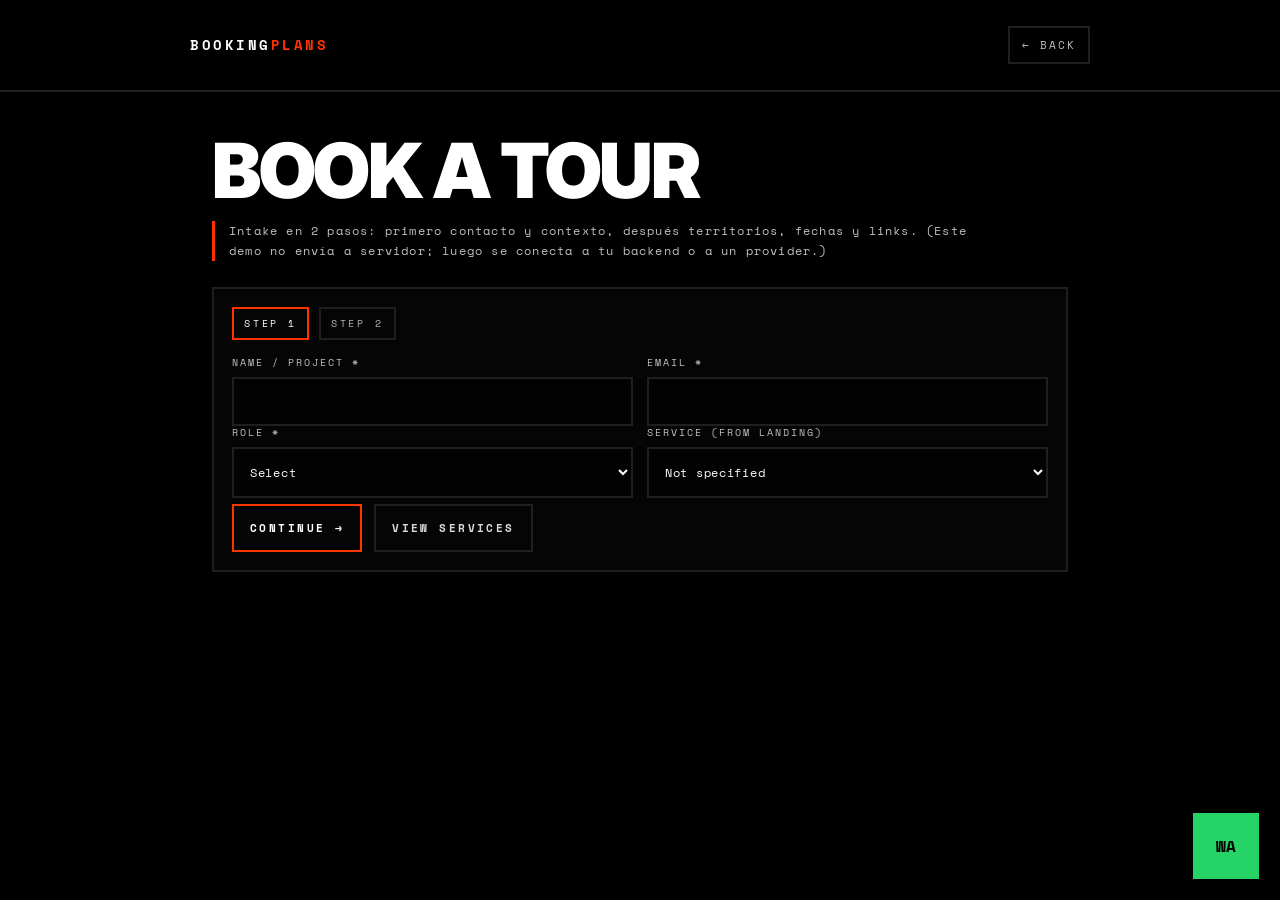
==== book-a-tour.html @ dd9bfe63 "Add booking form for tour reservations This file contains the HTML structure for a booking form with" ====
<!DOCTYPE html>
<html lang="es">
<head>
  <meta charset="UTF-8" />
  <meta name="viewport" content="width=device-width, initial-scale=1.0" />
  <title>BOOK A TOUR | BOOKING PLANS</title>
  <meta name="description" content="Booking intake questionnaire." />

  <link rel="preconnect" href="https://fonts.googleapis.com">
  <link rel="preconnect" href="https://fonts.gstatic.com" crossorigin>
  <link href="https://fonts.googleapis.com/css2?family=Space+Mono:wght@400;700&family=Inter:wght@700;800;900&display=swap" rel="stylesheet">

  <style>
    :root{
      --black:#000;
      --white:#fff;
      --line:#1f1f1f;
      --muted:#a9a9a9;
      --accent:#ff3300;
      --wa:#25D366;
      --mono:'Space Mono', monospace;
      --sans:'Inter', -apple-system, system-ui, Segoe UI, Roboto, Arial, sans-serif;
      --max: 900px;
      --pad: 22px;
    }

    *{margin:0;padding:0;box-sizing:border-box;}
    html{scroll-behavior:smooth; overflow-x:hidden;}
    body{
      background:var(--black);
      color:var(--white);
      font-family:var(--sans);
      line-height:1.3;
      overflow-x:hidden;
    }
    ::selection{background:var(--accent); color:var(--black);}

    .top{
      padding:26px var(--pad);
      border-bottom:2px solid var(--line);
      position:sticky;
      top:0;
      background:rgba(0,0,0,0.9);
      backdrop-filter:blur(10px);
      z-index:10;
    }
    .top-inner{
      max-width:var(--max);
      margin:0 auto;
      display:flex;
      align-items:center;
      justify-content:space-between;
      gap:16px;
    }
    .brand{
      font-weight:900;
      letter-spacing:0.18em;
      text-transform:uppercase;
      text-decoration:none;
      color:var(--white);
      white-space:nowrap;
      font-size:14px;
      font-family:var(--mono);
    }
    .brand span{color:var(--accent);}
    .back{
      text-decoration:none;
      color:rgba(255,255,255,0.75);
      font-family:var(--mono);
      letter-spacing:0.18em;
      text-transform:uppercase;
      font-size:11px;
      border:2px solid var(--line);
      padding:10px 12px;
    }
    .wrap{
      max-width:var(--max);
      margin:0 auto;
      padding:44px var(--pad) 90px;
    }

    h1{
      font-size: clamp(44px, 6vw, 76px);
      font-weight:900;
      letter-spacing:-0.03em;
      text-transform:uppercase;
      line-height:0.9;
      margin-bottom:16px;
    }
    .sub{
      font-family:var(--mono);
      color:rgba(255,255,255,0.75);
      letter-spacing:0.10em;
      line-height:1.7;
      font-size:12px;
      border-left:3px solid var(--accent);
      padding-left:14px;
      margin-bottom:26px;
      max-width:760px;
    }

    .card{
      border:2px solid var(--line);
      background:rgba(255,255,255,0.02);
      padding:18px;
    }

    .steps{
      display:flex;
      gap:10px;
      margin-bottom:16px;
      font-family:var(--mono);
      font-size:10px;
      letter-spacing:0.28em;
      text-transform:uppercase;
      color:rgba(255,255,255,0.7);
      flex-wrap:wrap;
    }
    .badge{
      border:2px solid var(--line);
      padding:8px 10px;
    }
    .badge.active{
      border-color:var(--accent);
      color:var(--white);
    }

    form{
      display:grid;
      gap:16px;
      margin-top:12px;
    }
    .grid{
      display:grid;
      gap:14px;
      grid-template-columns: 1fr 1fr;
    }
    @media (max-width: 760px){
      .grid{grid-template-columns:1fr;}
    }

    label{
      display:block;
      font-family:var(--mono);
      font-size:10px;
      letter-spacing:0.20em;
      text-transform:uppercase;
      color:rgba(255,255,255,0.75);
      margin-bottom:8px;
    }
    input, select, textarea{
      width:100%;
      padding:14px 12px;
      border:2px solid var(--line);
      background:rgba(0,0,0,0.55);
      color:var(--white);
      font-family:var(--mono);
      font-size:12px;
      letter-spacing:0.06em;
      outline:none;
    }
    textarea{min-height:120px; resize:vertical;}
    input:focus, select:focus, textarea:focus{
      border-color:var(--accent);
    }

    .actions{
      display:flex;
      gap:12px;
      flex-wrap:wrap;
      margin-top:6px;
    }
    .btn{
      display:inline-flex;
      align-items:center;
      justify-content:space-between;
      gap:12px;
      padding:14px 16px;
      border:2px solid var(--accent);
      background:transparent;
      color:var(--white);
      text-decoration:none;
      font-family:var(--mono);
      font-weight:900;
      font-size:11px;
      letter-spacing:0.22em;
      text-transform:uppercase;
      cursor:pointer;
    }
    .btn.secondary{
      border-color:var(--line);
      color:rgba(255,255,255,0.85);
    }

    .note{
      margin-top:12px;
      font-family:var(--mono);
      font-size:10px;
      letter-spacing:0.14em;
      text-transform:uppercase;
      color:rgba(255,255,255,0.55);
      line-height:1.7;
    }

    /* WhatsApp flotante */
    .wa{
      position:fixed;
      right:18px;
      bottom:18px;
      z-index:99;
      text-decoration:none;
      width:72px;
      height:72px;
      display:flex;
      align-items:center;
      justify-content:center;
      border:3px solid var(--black);
      background:var(--wa);
      color:var(--black);
      font-family:var(--mono);
      font-weight:900;
      box-shadow: 10px 10px 0 rgba(0,0,0,0.7);
    }
  </style>
</head>

<body>
  <header class="top">
    <div class="top-inner">
      <a class="brand" href="index.html#book-a-tour">BOOKING<span>PLANS</span></a>
      <a class="back" href="index.html#book-a-tour">← BACK</a>
    </div>
  </header>

  <main class="wrap">
    <h1>BOOK A TOUR</h1>
    <p class="sub">
      Intake en 2 pasos: primero contacto y contexto, después territorios, fechas y links.
      (Este demo no envía a servidor; luego se conecta a tu backend o a un provider.)
    </p>

    <section class="card">
      <div class="steps" aria-label="Steps">
        <div class="badge active" id="b1">STEP 1</div>
        <div class="badge" id="b2">STEP 2</div>
      </div>

      <form id="tourForm">
        <!-- STEP 1 -->
        <div class="step" id="step1">
          <div class="grid">
            <div>
              <label for="name">Name / Project *</label>
              <input id="name" name="name" type="text" autocomplete="name" required />
            </div>
            <div>
              <label for="email">Email *</label>
              <input id="email" name="email" type="email" autocomplete="email" required />
            </div>
          </div>

          <div class="grid">
            <div>
              <label for="role">Role *</label>
              <select id="role" name="role" required>
                <option value="" selected disabled>Select</option>
                <option>Artist</option>
                <option>Manager</option>
                <option>Label</option>
                <option>Venue</option>
              </select>
            </div>
            <div>
              <label for="service">Service (from landing)</label>
              <select id="service" name="service">
                <option value="" selected>Not specified</option>
                <option value="artist">Artist Booking</option>
                <option value="label">Label Services</option>
                <option value="venue">Venue Programming</option>
              </select>
            </div>
          </div>

          <div class="actions">
            <button class="btn" type="button" id="toStep2">CONTINUE →</button>
            <a class="btn secondary" href="index.html#services">VIEW SERVICES</a>
          </div>
        </div>

        <!-- STEP 2 -->
        <div class="step" id="step2" style="display:none;">
          <div class="grid">
            <div>
              <label for="territories">Territories / Cities</label>
              <input id="territories" name="territories" type="text" placeholder="Barcelona, Madrid, Lisbon..." />
            </div>
            <div>
              <label for="datewindow">Date window</label>
              <input id="datewindow" name="datewindow" type="text" placeholder="Mar–Apr 2026" />
            </div>
          </div>

          <div class="grid">
            <div>
              <label for="links">Links (EPK / Spotify / Press)</label>
              <input id="links" name="links" type="url" placeholder="https://..." />
            </div>
            <div>
              <label for="budget">Budget range (optional)</label>
              <input id="budget" name="budget" type="text" placeholder="Optional" />
            </div>
          </div>

          <div>
            <label for="notes">Notes</label>
            <textarea id="notes" name="notes" placeholder="Routing constraints, tech rider notes, preferred deal terms..."></textarea>
          </div>

          <div class="actions">
            <button class="btn secondary" type="button" id="backStep1">← BACK</button>
            <button class="btn" type="submit">SUBMIT</button>
          </div>

          <div class="note">
            * Required fields are in Step 1.
          </div>
        </div>
      </form>
    </section>
  </main>

  <a class="wa"
     href="https://wa.me/34123456789?text=Hi%20BOOKING%20PLANS,%20I%20want%20to%20book%20a%20tour"
     target="_blank" rel="noopener"
     aria-label="WhatsApp">
    WA
  </a>

  <script>
    // Prefill service from URL (?service=artist|label|venue)
    const params = new URLSearchParams(window.location.search);
    const serviceParam = params.get('service');
    if (serviceParam) {
      const serviceSelect = document.getElementById('service');
      if ([...serviceSelect.options].some(o => o.value === serviceParam)) {
        serviceSelect.value = serviceParam;
      }
    }

    const step1 = document.getElementById('step1');
    const step2 = document.getElementById('step2');
    const b1 = document.getElementById('b1');
    const b2 = document.getElementById('b2');

    function showStep(n){
      const is1 = n === 1;
      step1.style.display = is1 ? 'block' : 'none';
      step2.style.display = is1 ? 'none' : 'block';
      b1.classList.toggle('active', is1);
      b2.classList.toggle('active', !is1);
      window.scrollTo({ top: 0, behavior: 'smooth' });
    }

    document.getElementById('toStep2').addEventListener('click', () => {
      // Validar campos required de Step 1 antes de pasar
      const required = ['name','email','role'];
      const ok = required.every(id => document.getElementById(id).checkValidity());
      if (!ok) {
        // dispara UI nativa de validación
        required.forEach(id => document.getElementById(id).reportValidity());
        return;
      }
      showStep(2);
    });

    document.getElementById('backStep1').addEventListener('click', () => showStep(1));

    document.getElementById('tourForm').addEventListener('submit', (e) => {
      e.preventDefault();
      alert('Submitted (demo). Connect this form to your backend / email automation next.');
      showStep(1);
      e.target.reset();
    });
  </script>
</body>
</html>
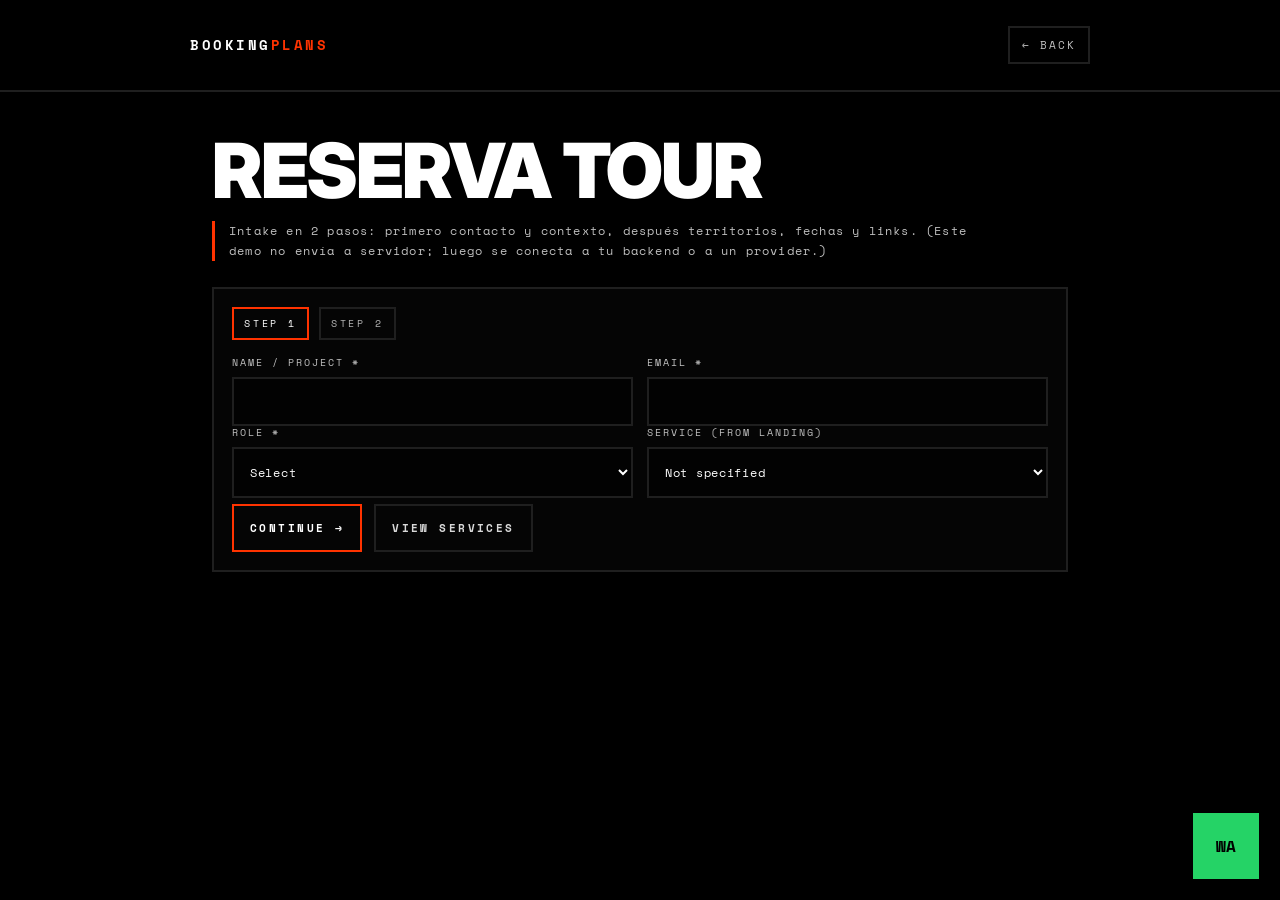
==== commit a93644be: "Add internationalization support to booking form" ====
--- a/book-a-tour.html
+++ b/book-a-tour.html
@@ -228,21 +228,21 @@
   <header class="top">
     <div class="top-inner">
       <a class="brand" href="index.html#book-a-tour">BOOKING<span>PLANS</span></a>
-      <a class="back" href="index.html#book-a-tour">← BACK</a>
+      <a class="back" href="index.html#book-a-tour" data-i18n="book.back">← BACK</a>
     </div>
   </header>
 
   <main class="wrap">
-    <h1>BOOK A TOUR</h1>
-    <p class="sub">
+    <h1 data-i18n="book.title">BOOK A TOUR</h1>
+    <p class="sub" data-i18n="book.sub">
       Intake en 2 pasos: primero contacto y contexto, después territorios, fechas y links.
       (Este demo no envía a servidor; luego se conecta a tu backend o a un provider.)
     </p>
 
     <section class="card">
       <div class="steps" aria-label="Steps">
-        <div class="badge active" id="b1">STEP 1</div>
-        <div class="badge" id="b2">STEP 2</div>
+        <div class="badge active" id="b1" data-i18n="book.step1">STEP 1</div>
+        <div class="badge" id="b2" data-i18n="book.step2">STEP 2</div>
       </div>
 
       <form id="tourForm">
@@ -250,40 +250,40 @@
         <div class="step" id="step1">
           <div class="grid">
             <div>
-              <label for="name">Name / Project *</label>
+              <label for="name" data-i18n="book.label_name">Name / Project *</label>
               <input id="name" name="name" type="text" autocomplete="name" required />
             </div>
             <div>
-              <label for="email">Email *</label>
+              <label for="email" data-i18n="book.label_email">Email *</label>
               <input id="email" name="email" type="email" autocomplete="email" required />
             </div>
           </div>
 
           <div class="grid">
             <div>
-              <label for="role">Role *</label>
+              <label for="role" data-i18n="book.label_role">Role *</label>
               <select id="role" name="role" required>
-                <option value="" selected disabled>Select</option>
-                <option>Artist</option>
-                <option>Manager</option>
-                <option>Label</option>
-                <option>Venue</option>
+                <option value="" selected disabled data-i18n="book.role_select">Select</option>
+                <option value="artist" data-i18n="book.role_artist">Artist</option>
+                <option value="manager" data-i18n="book.role_manager">Manager</option>
+                <option value="label" data-i18n="book.role_label">Label</option>
+                <option value="venue" data-i18n="book.role_venue">Venue</option>
               </select>
             </div>
             <div>
-              <label for="service">Service (from landing)</label>
+              <label for="service" data-i18n="book.label_service">Service (from landing)</label>
               <select id="service" name="service">
-                <option value="" selected>Not specified</option>
-                <option value="artist">Artist Booking</option>
-                <option value="label">Label Services</option>
-                <option value="venue">Venue Programming</option>
+                <option value="" selected data-i18n="book.service_not_specified">Not specified</option>
+                <option value="artist" data-i18n="book.service_artist">Artist Booking</option>
+                <option value="label" data-i18n="book.service_label">Label Services</option>
+                <option value="venue" data-i18n="book.service_venue">Venue Programming</option>
               </select>
             </div>
           </div>
 
           <div class="actions">
-            <button class="btn" type="button" id="toStep2">CONTINUE →</button>
-            <a class="btn secondary" href="index.html#services">VIEW SERVICES</a>
+            <button class="btn" type="button" id="toStep2" data-i18n="book.btn_continue">CONTINUE →</button>
+            <a class="btn secondary" href="index.html#services" data-i18n="book.btn_view_services">VIEW SERVICES</a>
           </div>
         </div>
 
@@ -291,37 +291,37 @@
         <div class="step" id="step2" style="display:none;">
           <div class="grid">
             <div>
-              <label for="territories">Territories / Cities</label>
+              <label for="territories" data-i18n="book.label_territories">Territories / Cities</label>
               <input id="territories" name="territories" type="text" placeholder="Barcelona, Madrid, Lisbon..." />
             </div>
             <div>
-              <label for="datewindow">Date window</label>
+              <label for="datewindow" data-i18n="book.label_datewindow">Date window</label>
               <input id="datewindow" name="datewindow" type="text" placeholder="Mar–Apr 2026" />
             </div>
           </div>
 
           <div class="grid">
             <div>
-              <label for="links">Links (EPK / Spotify / Press)</label>
+              <label for="links" data-i18n="book.label_links">Links (EPK / Spotify / Press)</label>
               <input id="links" name="links" type="url" placeholder="https://..." />
             </div>
             <div>
-              <label for="budget">Budget range (optional)</label>
+              <label for="budget" data-i18n="book.label_budget">Budget range (optional)</label>
               <input id="budget" name="budget" type="text" placeholder="Optional" />
             </div>
           </div>
 
           <div>
-            <label for="notes">Notes</label>
+            <label for="notes" data-i18n="book.label_notes">Notes</label>
             <textarea id="notes" name="notes" placeholder="Routing constraints, tech rider notes, preferred deal terms..."></textarea>
           </div>
 
           <div class="actions">
-            <button class="btn secondary" type="button" id="backStep1">← BACK</button>
-            <button class="btn" type="submit">SUBMIT</button>
-          </div>
-
-          <div class="note">
+            <button class="btn secondary" type="button" id="backStep1" data-i18n="book.btn_back">← BACK</button>
+            <button class="btn" type="submit" data-i18n="book.btn_submit">SUBMIT</button>
+          </div>
+
+          <div class="note" data-i18n="book.note_required">
             * Required fields are in Step 1.
           </div>
         </div>
@@ -336,51 +336,76 @@
     WA
   </a>
 
-  <script>
-    // Prefill service from URL (?service=artist|label|venue)
-    const params = new URLSearchParams(window.location.search);
-    const serviceParam = params.get('service');
-    if (serviceParam) {
+  <script src="i18n.js" defer></script>
+
+  <script defer>
+    document.addEventListener('DOMContentLoaded', async () => {
+      // 1) Aplicar idioma (lee ?lang= o localStorage y traduce [data-i18n])
+      try {
+        await window.BP_I18N.setLang(window.BP_I18N.getLang());
+      } catch (e) {
+        console.error('i18n error:', e);
+      }
+
+      // 2) Prefill service desde URL (?service=artist|label|venue)
+      const params = new URLSearchParams(window.location.search);
+      const serviceParam = params.get('service');
+
       const serviceSelect = document.getElementById('service');
-      if ([...serviceSelect.options].some(o => o.value === serviceParam)) {
-        serviceSelect.value = serviceParam;
+      if (serviceParam && serviceSelect) {
+        const exists = [...serviceSelect.options].some(o => o.value === serviceParam);
+        if (exists) serviceSelect.value = serviceParam;
       }
-    }
-
-    const step1 = document.getElementById('step1');
-    const step2 = document.getElementById('step2');
-    const b1 = document.getElementById('b1');
-    const b2 = document.getElementById('b2');
-
-    function showStep(n){
-      const is1 = n === 1;
-      step1.style.display = is1 ? 'block' : 'none';
-      step2.style.display = is1 ? 'none' : 'block';
-      b1.classList.toggle('active', is1);
-      b2.classList.toggle('active', !is1);
-      window.scrollTo({ top: 0, behavior: 'smooth' });
-    }
-
-    document.getElementById('toStep2').addEventListener('click', () => {
-      // Validar campos required de Step 1 antes de pasar
-      const required = ['name','email','role'];
-      const ok = required.every(id => document.getElementById(id).checkValidity());
-      if (!ok) {
-        // dispara UI nativa de validación
-        required.forEach(id => document.getElementById(id).reportValidity());
-        return;
+
+      // 3) Navegación step1/step2
+      const step1 = document.getElementById('step1');
+      const step2 = document.getElementById('step2');
+      const b1 = document.getElementById('b1');
+      const b2 = document.getElementById('b2');
+
+      function showStep(n) {
+        if (!step1 || !step2) return;
+        const is1 = n === 1;
+        step1.style.display = is1 ? 'block' : 'none';
+        step2.style.display = is1 ? 'none' : 'block';
+        if (b1) b1.classList.toggle('active', is1);
+        if (b2) b2.classList.toggle('active', !is1);
+        window.scrollTo({ top: 0, behavior: 'smooth' });
       }
-      showStep(2);
-    });
-
-    document.getElementById('backStep1').addEventListener('click', () => showStep(1));
-
-    document.getElementById('tourForm').addEventListener('submit', (e) => {
-      e.preventDefault();
-      alert('Submitted (demo). Connect this form to your backend / email automation next.');
-      showStep(1);
-      e.target.reset();
+
+      const toStep2Btn = document.getElementById('toStep2');
+      if (toStep2Btn) {
+        toStep2Btn.addEventListener('click', () => {
+          const required = ['name', 'email', 'role'];
+          const ok = required.every(id => {
+            const el = document.getElementById(id);
+            return el ? el.checkValidity() : false;
+          });
+          if (!ok) {
+            required.forEach(id => {
+              const el = document.getElementById(id);
+              if (el) el.reportValidity();
+            });
+            return;
+          }
+          showStep(2);
+        });
+      }
+
+      const backBtn = document.getElementById('backStep1');
+      if (backBtn) backBtn.addEventListener('click', () => showStep(1));
+
+      const form = document.getElementById('tourForm');
+      if (form) {
+        form.addEventListener('submit', (e) => {
+          e.preventDefault();
+          alert('Submitted (demo). Connect this form to your backend / email automation next.');
+          showStep(1);
+          form.reset();
+        });
+      }
     });
   </script>
+
 </body>
 </html>
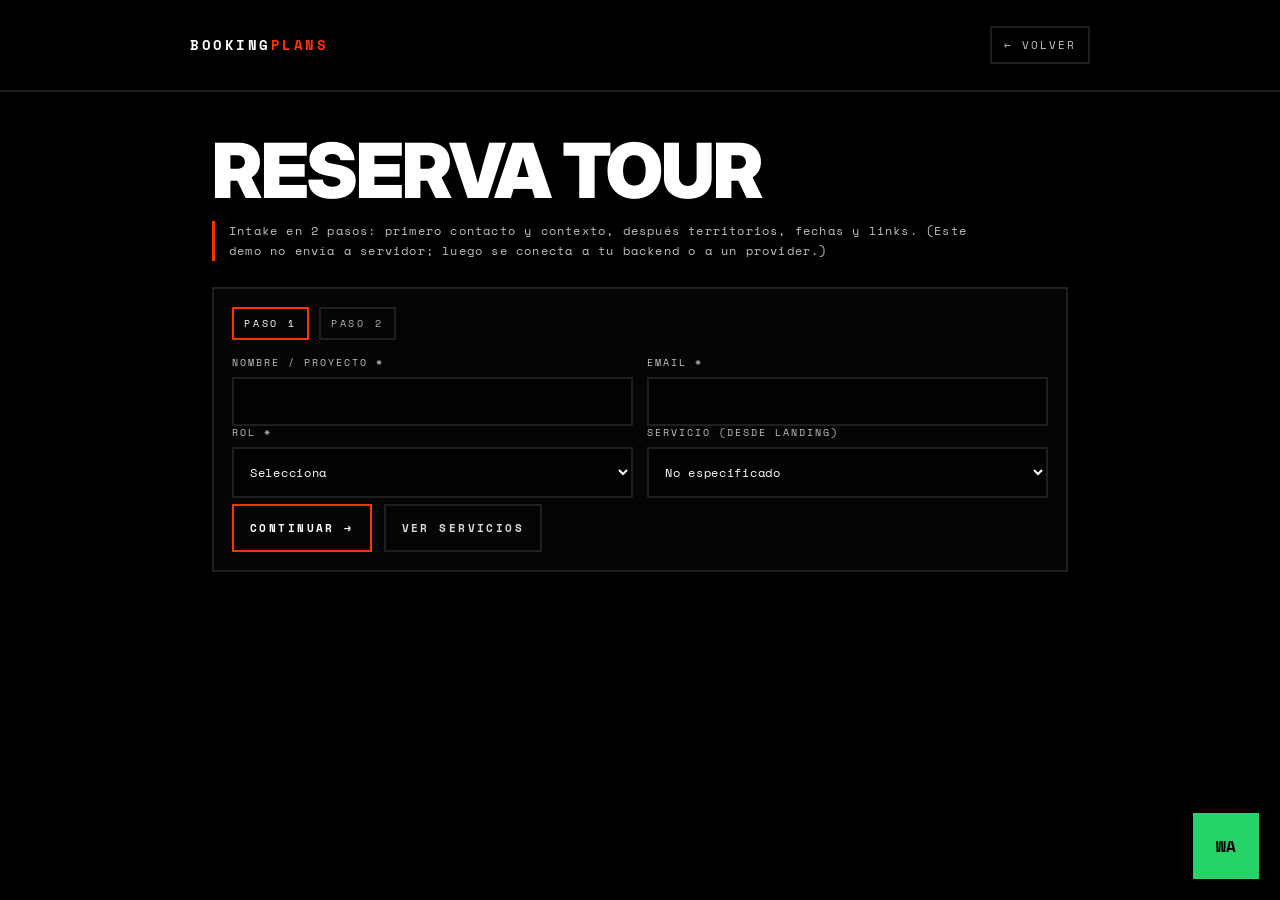
==== commit a1205842: "Enhance form inputs with data-i18n attributes Updated form placeholders to support internationalizat" ====
--- a/book-a-tour.html
+++ b/book-a-tour.html
@@ -202,7 +202,6 @@
       line-height:1.7;
     }
 
-    /* WhatsApp flotante */
     .wa{
       position:fixed;
       right:18px;
@@ -246,7 +245,6 @@
       </div>
 
       <form id="tourForm">
-        <!-- STEP 1 -->
         <div class="step" id="step1">
           <div class="grid">
             <div>
@@ -287,33 +285,32 @@
           </div>
         </div>
 
-        <!-- STEP 2 -->
         <div class="step" id="step2" style="display:none;">
           <div class="grid">
             <div>
               <label for="territories" data-i18n="book.label_territories">Territories / Cities</label>
-              <input id="territories" name="territories" type="text" placeholder="Barcelona, Madrid, Lisbon..." />
+              <input id="territories" name="territories" type="text" placeholder="Barcelona, Madrid, Lisbon..." data-i18n-placeholder="book.ph_territories" />
             </div>
             <div>
               <label for="datewindow" data-i18n="book.label_datewindow">Date window</label>
-              <input id="datewindow" name="datewindow" type="text" placeholder="Mar–Apr 2026" />
+              <input id="datewindow" name="datewindow" type="text" placeholder="Mar–Apr 2026" data-i18n-placeholder="book.ph_datewindow" />
             </div>
           </div>
 
           <div class="grid">
             <div>
               <label for="links" data-i18n="book.label_links">Links (EPK / Spotify / Press)</label>
-              <input id="links" name="links" type="url" placeholder="https://..." />
+              <input id="links" name="links" type="url" placeholder="https://..." data-i18n-placeholder="book.ph_links" />
             </div>
             <div>
               <label for="budget" data-i18n="book.label_budget">Budget range (optional)</label>
-              <input id="budget" name="budget" type="text" placeholder="Optional" />
+              <input id="budget" name="budget" type="text" placeholder="Optional" data-i18n-placeholder="book.ph_budget" />
             </div>
           </div>
 
           <div>
             <label for="notes" data-i18n="book.label_notes">Notes</label>
-            <textarea id="notes" name="notes" placeholder="Routing constraints, tech rider notes, preferred deal terms..."></textarea>
+            <textarea id="notes" name="notes" placeholder="Routing constraints, tech rider notes, preferred deal terms..." data-i18n-placeholder="book.ph_notes"></textarea>
           </div>
 
           <div class="actions">
@@ -321,43 +318,31 @@
             <button class="btn" type="submit" data-i18n="book.btn_submit">SUBMIT</button>
           </div>
 
-          <div class="note" data-i18n="book.note_required">
-            * Required fields are in Step 1.
-          </div>
+          <div class="note" data-i18n="book.note_required">* Required fields are in Step 1.</div>
         </div>
       </form>
     </section>
   </main>
 
-  <a class="wa"
-     href="https://wa.me/34123456789?text=Hi%20BOOKING%20PLANS,%20I%20want%20to%20book%20a%20tour"
-     target="_blank" rel="noopener"
-     aria-label="WhatsApp">
-    WA
-  </a>
+  <a class="wa" href="https://wa.me/34123456789?text=Hi%20BOOKING%20PLANS,%20I%20want%20to%20book%20a%20tour" target="_blank" rel="noopener" aria-label="WhatsApp">WA</a>
 
   <script src="i18n.js" defer></script>
-
   <script defer>
     document.addEventListener('DOMContentLoaded', async () => {
-      // 1) Aplicar idioma (lee ?lang= o localStorage y traduce [data-i18n])
       try {
         await window.BP_I18N.setLang(window.BP_I18N.getLang());
       } catch (e) {
         console.error('i18n error:', e);
       }
 
-      // 2) Prefill service desde URL (?service=artist|label|venue)
       const params = new URLSearchParams(window.location.search);
       const serviceParam = params.get('service');
-
       const serviceSelect = document.getElementById('service');
       if (serviceParam && serviceSelect) {
         const exists = [...serviceSelect.options].some(o => o.value === serviceParam);
         if (exists) serviceSelect.value = serviceParam;
       }
 
-      // 3) Navegación step1/step2
       const step1 = document.getElementById('step1');
       const step2 = document.getElementById('step2');
       const b1 = document.getElementById('b1');
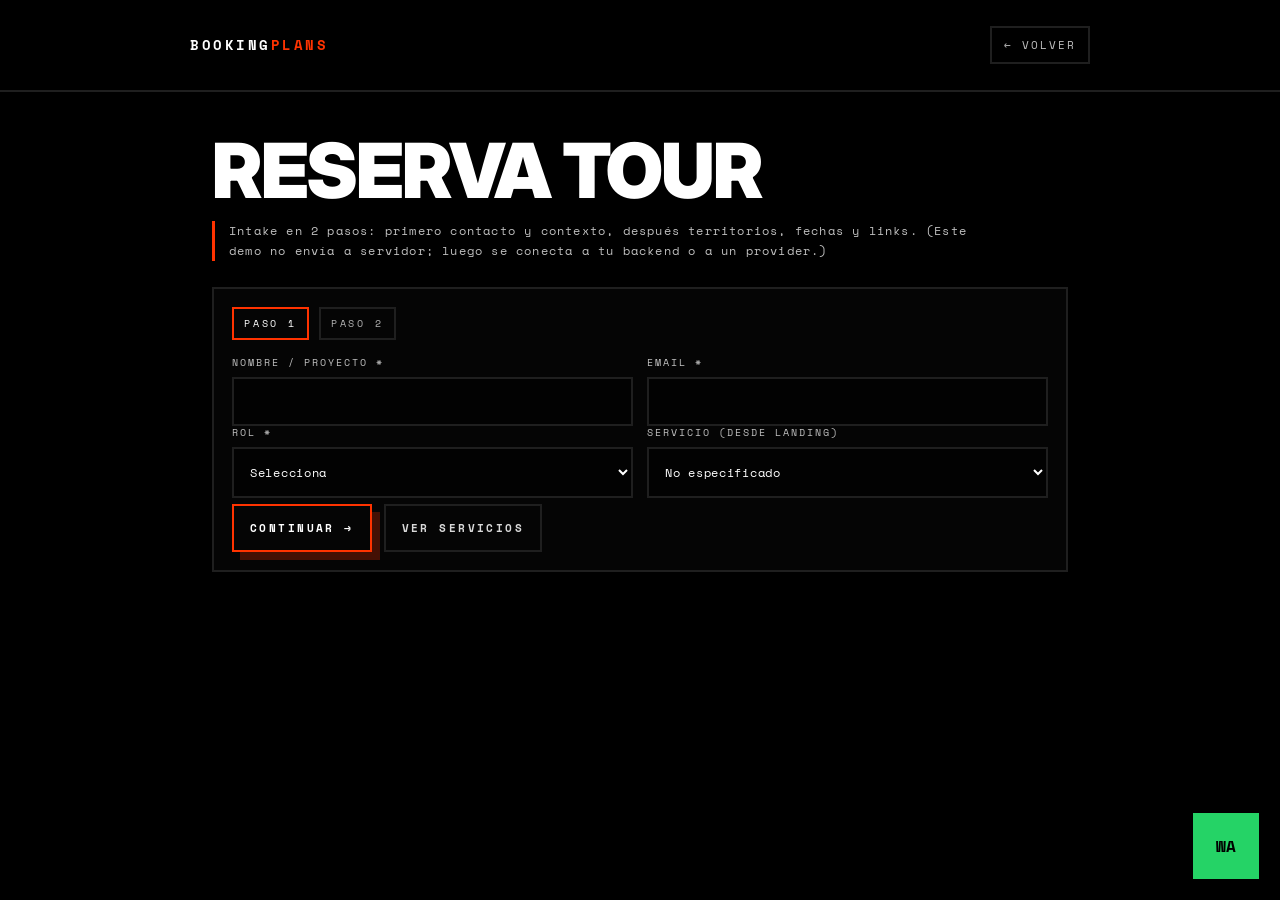
==== commit 8d866079: "Update book-a-tour.html" ====
--- a/book-a-tour.html
+++ b/book-a-tour.html
@@ -16,10 +16,15 @@
       --white:#fff;
       --line:#1f1f1f;
       --muted:#a9a9a9;
+
       --accent:#ff3300;
+      --accent-shadow: rgba(255,51,0,0.25);
+
       --wa:#25D366;
+
       --mono:'Space Mono', monospace;
       --sans:'Inter', -apple-system, system-ui, Segoe UI, Roboto, Arial, sans-serif;
+
       --max: 900px;
       --pad: 22px;
     }
@@ -186,10 +191,21 @@
       letter-spacing:0.22em;
       text-transform:uppercase;
       cursor:pointer;
+      box-shadow: 8px 8px 0 var(--accent-shadow);
+      transition:transform 0.15s ease, box-shadow 0.15s ease;
+    }
+    .btn:hover{
+      transform:translate(3px,3px);
+      box-shadow: 5px 5px 0 var(--accent-shadow);
     }
     .btn.secondary{
       border-color:var(--line);
       color:rgba(255,255,255,0.85);
+      box-shadow:none;
+    }
+    .btn.secondary:hover{
+      transform:none;
+      box-shadow:none;
     }
 
     .note{
@@ -224,6 +240,24 @@
 </head>
 
 <body>
+  <!-- Theme (sin selector) - lo más arriba posible para evitar flash -->
+  <script>
+    (() => {
+      const THEME_KEY = "bp_theme";
+      const THEMES = {
+        orange: { accent: "#ff3300", shadow: "rgba(255,51,0,0.25)" },
+        green:  { accent: "#25D366", shadow: "rgba(37,211,102,0.22)" },
+        yellow: { accent: "#FFD400", shadow: "rgba(255,212,0,0.22)" }
+      };
+
+      const saved = localStorage.getItem(THEME_KEY);
+      const t = (saved && THEMES[saved]) ? THEMES[saved] : THEMES.orange;
+
+      document.documentElement.style.setProperty("--accent", t.accent);
+      document.documentElement.style.setProperty("--accent-shadow", t.shadow);
+    })();
+  </script>
+
   <header class="top">
     <div class="top-inner">
       <a class="brand" href="index.html#book-a-tour">BOOKING<span>PLANS</span></a>
@@ -391,6 +425,5 @@
       }
     });
   </script>
-
 </body>
 </html>
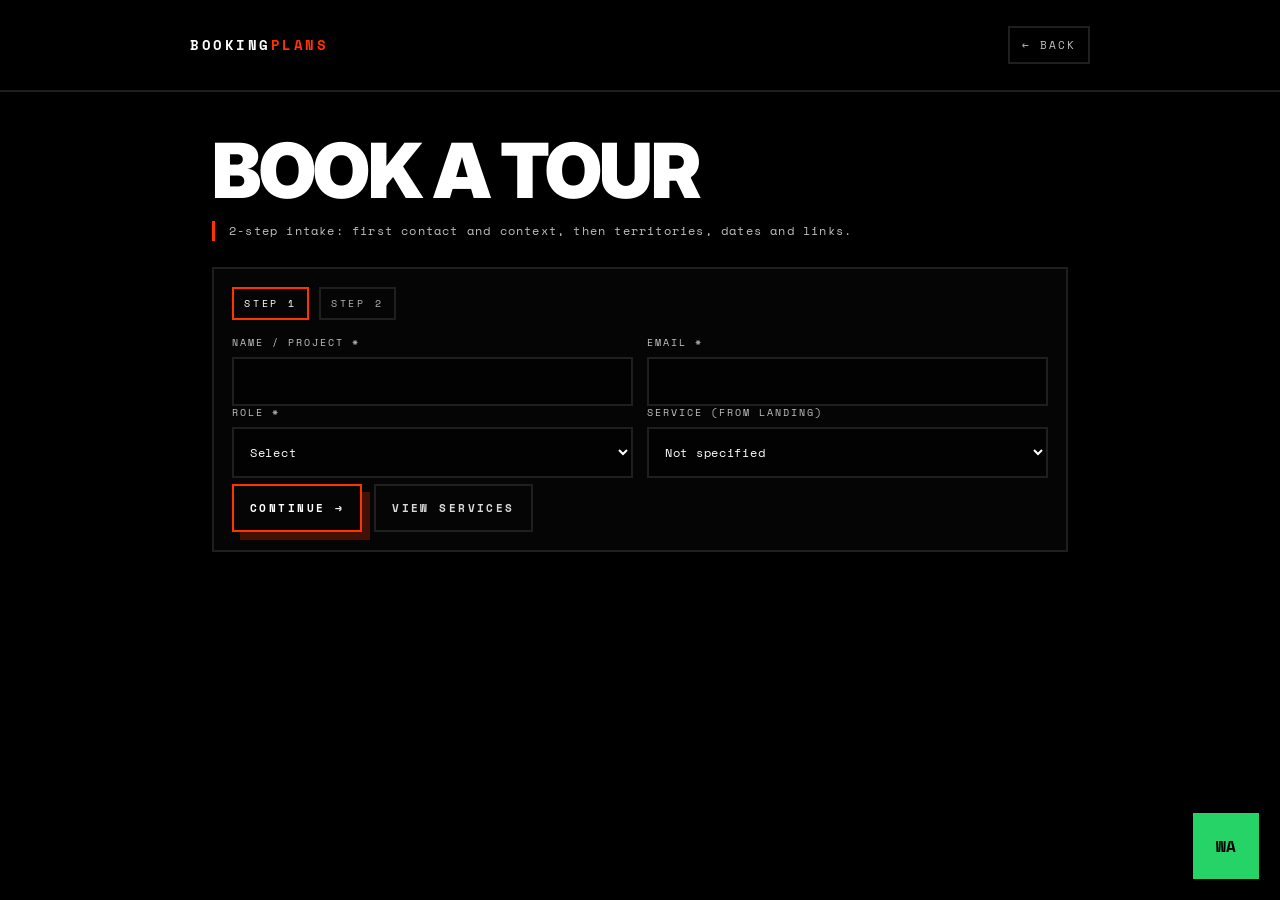
==== commit 7c833d7a: "Update book-a-tour.html" ====
--- a/book-a-tour.html
+++ b/book-a-tour.html
@@ -66,7 +66,9 @@
       white-space:nowrap;
       font-size:14px;
       font-family:var(--mono);
-    }
+      transition:color 0.2s ease;
+    }
+    .brand:hover{color:var(--accent);}
     .brand span{color:var(--accent);}
     .back{
       text-decoration:none;
@@ -77,6 +79,11 @@
       font-size:11px;
       border:2px solid var(--line);
       padding:10px 12px;
+      transition:border-color 0.2s ease, color 0.2s ease;
+    }
+    .back:hover{
+      border-color:var(--accent);
+      color:var(--white);
     }
     .wrap{
       max-width:var(--max);
@@ -108,6 +115,10 @@
       border:2px solid var(--line);
       background:rgba(255,255,255,0.02);
       padding:18px;
+      transition:box-shadow 0.2s ease;
+    }
+    .card:hover{
+      box-shadow:0 4px 16px rgba(255,51,0,0.1);
     }
 
     .steps{
@@ -124,6 +135,7 @@
     .badge{
       border:2px solid var(--line);
       padding:8px 10px;
+      transition:border-color 0.2s ease, color 0.2s ease;
     }
     .badge.active{
       border-color:var(--accent);
@@ -163,6 +175,7 @@
       font-size:12px;
       letter-spacing:0.06em;
       outline:none;
+      transition:border-color 0.2s ease;
     }
     textarea{min-height:120px; resize:vertical;}
     input:focus, select:focus, textarea:focus{
@@ -204,6 +217,7 @@
       box-shadow:none;
     }
     .btn.secondary:hover{
+      border-color:var(--accent);
       transform:none;
       box-shadow:none;
     }
@@ -235,14 +249,24 @@
       font-family:var(--mono);
       font-weight:900;
       box-shadow: 10px 10px 0 rgba(0,0,0,0.7);
+      transition:transform 0.15s ease, box-shadow 0.15s ease;
+    }
+    .wa:hover{
+      transform:translate(4px,4px);
+      box-shadow:4px 4px 0 rgba(0,0,0,0.7);
     }
   </style>
 </head>
 
 <body>
-  <!-- Theme (sin selector) - lo más arriba posible para evitar flash -->
+  <!-- Theme sync (cookies) -->
   <script>
     (() => {
+      function getCookie(name) {
+        const match = document.cookie.match(new RegExp('(^| )' + name + '=([^;]+)'));
+        return match ? match[2] : null;
+      }
+
       const THEME_KEY = "bp_theme";
       const THEMES = {
         orange: { accent: "#ff3300", shadow: "rgba(255,51,0,0.25)" },
@@ -250,7 +274,7 @@
         yellow: { accent: "#FFD400", shadow: "rgba(255,212,0,0.22)" }
       };
 
-      const saved = localStorage.getItem(THEME_KEY);
+      const saved = getCookie(THEME_KEY);
       const t = (saved && THEMES[saved]) ? THEMES[saved] : THEMES.orange;
 
       document.documentElement.style.setProperty("--accent", t.accent);
@@ -269,7 +293,6 @@
     <h1 data-i18n="book.title">BOOK A TOUR</h1>
     <p class="sub" data-i18n="book.sub">
       Intake en 2 pasos: primero contacto y contexto, después territorios, fechas y links.
-      (Este demo no envía a servidor; luego se conecta a tu backend o a un provider.)
     </p>
 
     <section class="card">
@@ -358,17 +381,21 @@
     </section>
   </main>
 
-  <a class="wa" href="https://wa.me/34123456789?text=Hi%20BOOKING%20PLANS,%20I%20want%20to%20book%20a%20tour" target="_blank" rel="noopener" aria-label="WhatsApp">WA</a>
-
-  <script src="i18n.js" defer></script>
-  <script defer>
+  <a class="wa" href="https://wa.me/5512478139?text=Hi%20BOOKING%20PLANS,%20I%20want%20to%20book%20a%20tour" target="_blank" rel="noopener" aria-label="WhatsApp">WA</a>
+
+  <script src="i18n.js"></script>
+  <script>
     document.addEventListener('DOMContentLoaded', async () => {
-      try {
-        await window.BP_I18N.setLang(window.BP_I18N.getLang());
-      } catch (e) {
-        console.error('i18n error:', e);
-      }
-
+      // Esperar i18n
+      if (window.BP_I18N) {
+        try {
+          await window.BP_I18N.setLang(window.BP_I18N.getLang());
+        } catch (e) {
+          console.error('i18n error:', e);
+        }
+      }
+
+      // Auto-fill service desde URL
       const params = new URLSearchParams(window.location.search);
       const serviceParam = params.get('service');
       const serviceSelect = document.getElementById('service');
@@ -377,6 +404,7 @@
         if (exists) serviceSelect.value = serviceParam;
       }
 
+      // Step navigation
       const step1 = document.getElementById('step1');
       const step2 = document.getElementById('step2');
       const b1 = document.getElementById('b1');
@@ -403,7 +431,7 @@
           if (!ok) {
             required.forEach(id => {
               const el = document.getElementById(id);
-              if (el) el.reportValidity();
+              if (el && !el.checkValidity()) el.reportValidity();
             });
             return;
           }
@@ -418,7 +446,14 @@
       if (form) {
         form.addEventListener('submit', (e) => {
           e.preventDefault();
-          alert('Submitted (demo). Connect this form to your backend / email automation next.');
+          
+          // Aquí conectarías con tu backend
+          const formData = new FormData(form);
+          const data = Object.fromEntries(formData);
+          
+          console.log('Form submitted:', data);
+          alert('✅ Submitted! (Demo mode - connect to your backend next)');
+          
           showStep(1);
           form.reset();
         });
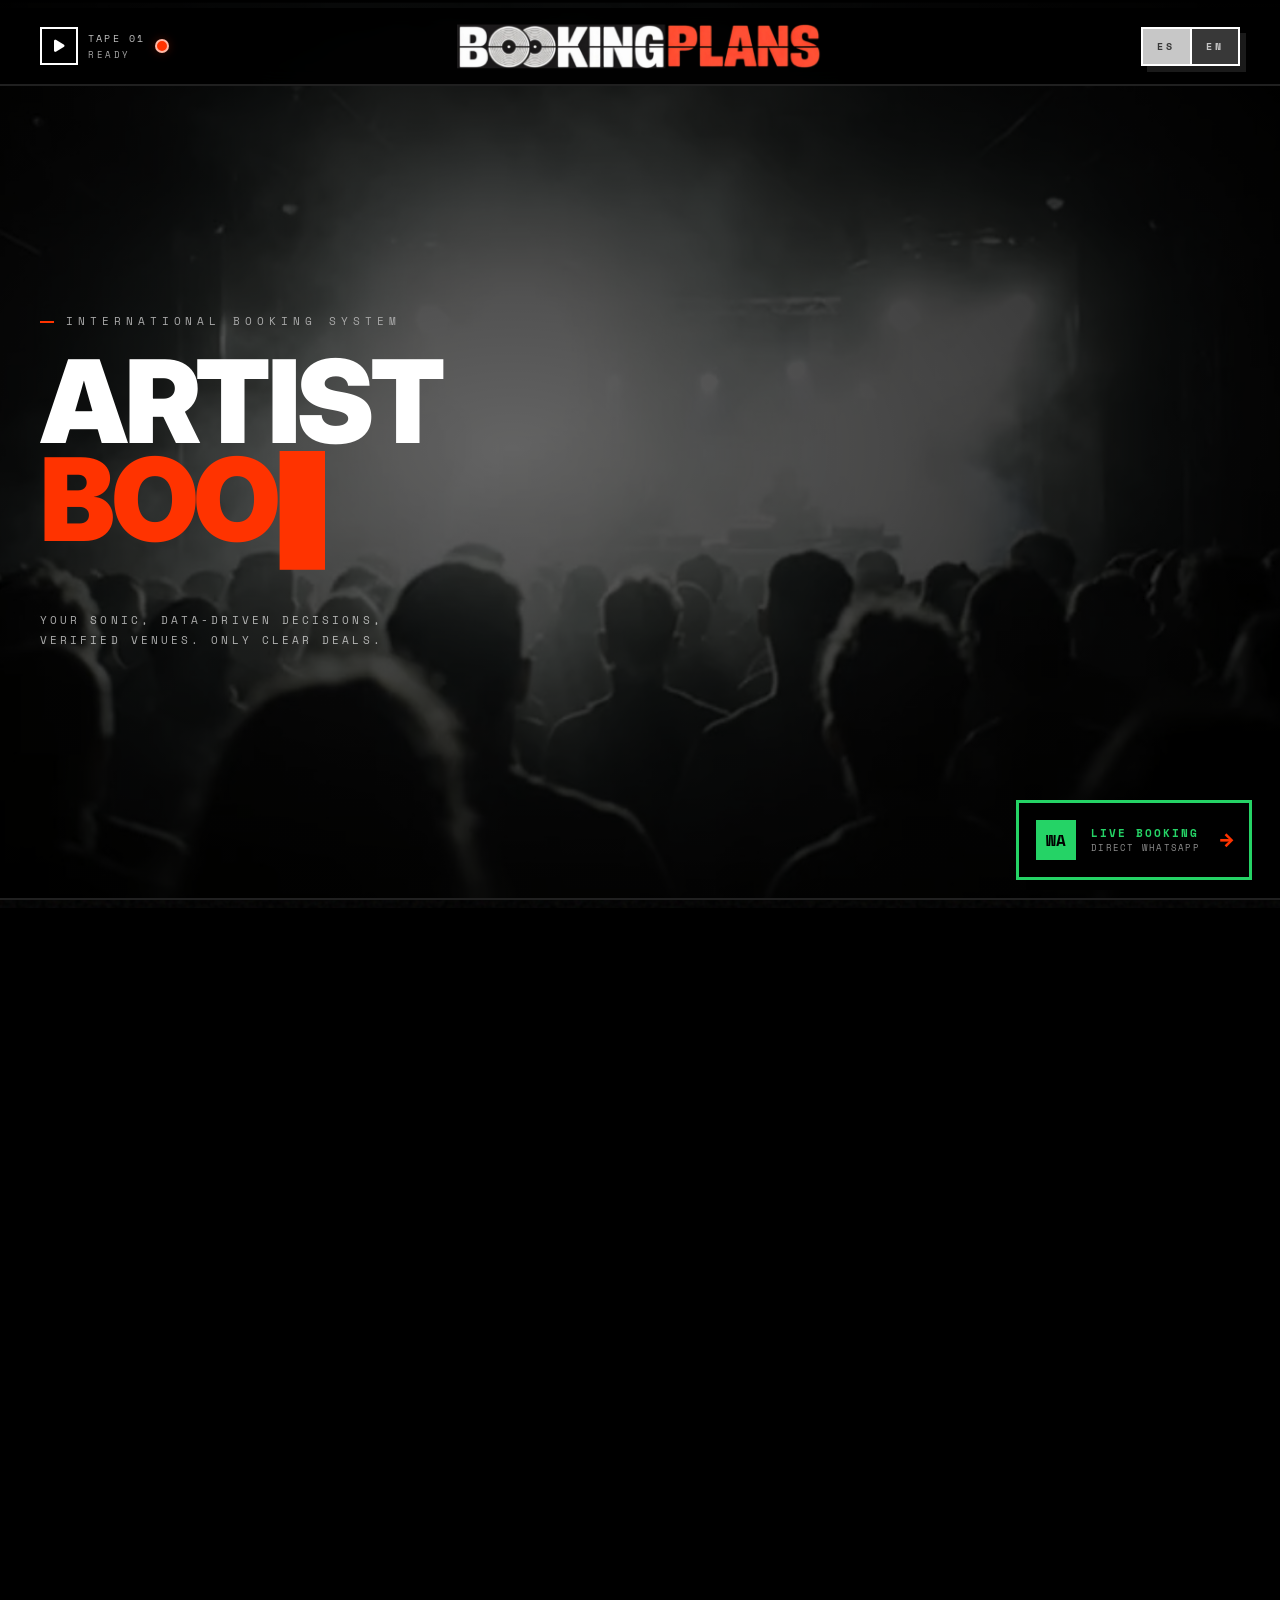
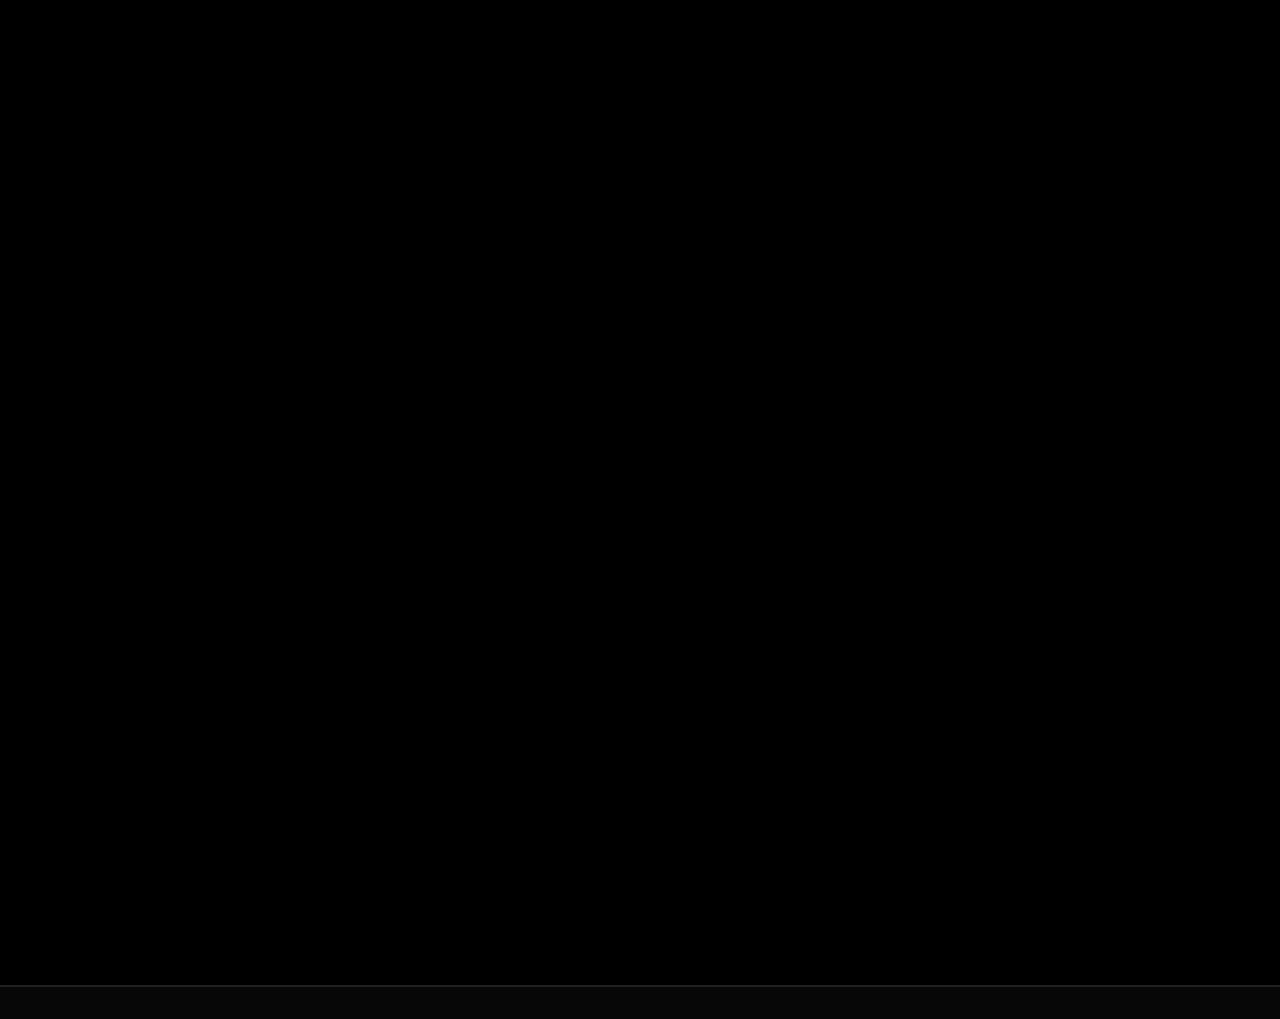
==== commit cd5dc263: "Update book-a-tour.html" ====
--- a/book-a-tour.html
+++ b/book-a-tour.html
@@ -1,464 +1,46 @@
 <!DOCTYPE html>
-<html lang="es">
+<html lang="en">
 <head>
-  <meta charset="UTF-8" />
-  <meta name="viewport" content="width=device-width, initial-scale=1.0" />
-  <title>BOOK A TOUR | BOOKING PLANS</title>
-  <meta name="description" content="Booking intake questionnaire." />
-
-  <link rel="preconnect" href="https://fonts.googleapis.com">
-  <link rel="preconnect" href="https://fonts.gstatic.com" crossorigin>
-  <link href="https://fonts.googleapis.com/css2?family=Space+Mono:wght@400;700&family=Inter:wght@700;800;900&display=swap" rel="stylesheet">
-
+  <meta charset="UTF-8">
+  <meta name="viewport" content="width=device-width, initial-scale=1.0">
+  <meta http-equiv="refresh" content="0;url=index.html#book-a-tour">
+  <title>Redirecting... | BOOKING PLANS</title>
   <style>
-    :root{
-      --black:#000;
-      --white:#fff;
-      --line:#1f1f1f;
-      --muted:#a9a9a9;
-
-      --accent:#ff3300;
-      --accent-shadow: rgba(255,51,0,0.25);
-
-      --wa:#25D366;
-
-      --mono:'Space Mono', monospace;
-      --sans:'Inter', -apple-system, system-ui, Segoe UI, Roboto, Arial, sans-serif;
-
-      --max: 900px;
-      --pad: 22px;
+    body {
+      margin: 0;
+      padding: 0;
+      background: #000;
+      color: #fff;
+      font-family: 'Space Mono', monospace;
+      display: flex;
+      align-items: center;
+      justify-content: center;
+      height: 100vh;
+      text-align: center;
     }
-
-    *{margin:0;padding:0;box-sizing:border-box;}
-    html{scroll-behavior:smooth; overflow-x:hidden;}
-    body{
-      background:var(--black);
-      color:var(--white);
-      font-family:var(--sans);
-      line-height:1.3;
-      overflow-x:hidden;
+    .redirect-msg {
+      font-size: 14px;
+      letter-spacing: 0.28em;
+      text-transform: uppercase;
+      color: #ff3300;
     }
-    ::selection{background:var(--accent); color:var(--black);}
-
-    .top{
-      padding:26px var(--pad);
-      border-bottom:2px solid var(--line);
-      position:sticky;
-      top:0;
-      background:rgba(0,0,0,0.9);
-      backdrop-filter:blur(10px);
-      z-index:10;
+    .redirect-msg::after {
+      content: '...';
+      animation: dots 1.5s steps(3, end) infinite;
     }
-    .top-inner{
-      max-width:var(--max);
-      margin:0 auto;
-      display:flex;
-      align-items:center;
-      justify-content:space-between;
-      gap:16px;
-    }
-    .brand{
-      font-weight:900;
-      letter-spacing:0.18em;
-      text-transform:uppercase;
-      text-decoration:none;
-      color:var(--white);
-      white-space:nowrap;
-      font-size:14px;
-      font-family:var(--mono);
-      transition:color 0.2s ease;
-    }
-    .brand:hover{color:var(--accent);}
-    .brand span{color:var(--accent);}
-    .back{
-      text-decoration:none;
-      color:rgba(255,255,255,0.75);
-      font-family:var(--mono);
-      letter-spacing:0.18em;
-      text-transform:uppercase;
-      font-size:11px;
-      border:2px solid var(--line);
-      padding:10px 12px;
-      transition:border-color 0.2s ease, color 0.2s ease;
-    }
-    .back:hover{
-      border-color:var(--accent);
-      color:var(--white);
-    }
-    .wrap{
-      max-width:var(--max);
-      margin:0 auto;
-      padding:44px var(--pad) 90px;
-    }
-
-    h1{
-      font-size: clamp(44px, 6vw, 76px);
-      font-weight:900;
-      letter-spacing:-0.03em;
-      text-transform:uppercase;
-      line-height:0.9;
-      margin-bottom:16px;
-    }
-    .sub{
-      font-family:var(--mono);
-      color:rgba(255,255,255,0.75);
-      letter-spacing:0.10em;
-      line-height:1.7;
-      font-size:12px;
-      border-left:3px solid var(--accent);
-      padding-left:14px;
-      margin-bottom:26px;
-      max-width:760px;
-    }
-
-    .card{
-      border:2px solid var(--line);
-      background:rgba(255,255,255,0.02);
-      padding:18px;
-      transition:box-shadow 0.2s ease;
-    }
-    .card:hover{
-      box-shadow:0 4px 16px rgba(255,51,0,0.1);
-    }
-
-    .steps{
-      display:flex;
-      gap:10px;
-      margin-bottom:16px;
-      font-family:var(--mono);
-      font-size:10px;
-      letter-spacing:0.28em;
-      text-transform:uppercase;
-      color:rgba(255,255,255,0.7);
-      flex-wrap:wrap;
-    }
-    .badge{
-      border:2px solid var(--line);
-      padding:8px 10px;
-      transition:border-color 0.2s ease, color 0.2s ease;
-    }
-    .badge.active{
-      border-color:var(--accent);
-      color:var(--white);
-    }
-
-    form{
-      display:grid;
-      gap:16px;
-      margin-top:12px;
-    }
-    .grid{
-      display:grid;
-      gap:14px;
-      grid-template-columns: 1fr 1fr;
-    }
-    @media (max-width: 760px){
-      .grid{grid-template-columns:1fr;}
-    }
-
-    label{
-      display:block;
-      font-family:var(--mono);
-      font-size:10px;
-      letter-spacing:0.20em;
-      text-transform:uppercase;
-      color:rgba(255,255,255,0.75);
-      margin-bottom:8px;
-    }
-    input, select, textarea{
-      width:100%;
-      padding:14px 12px;
-      border:2px solid var(--line);
-      background:rgba(0,0,0,0.55);
-      color:var(--white);
-      font-family:var(--mono);
-      font-size:12px;
-      letter-spacing:0.06em;
-      outline:none;
-      transition:border-color 0.2s ease;
-    }
-    textarea{min-height:120px; resize:vertical;}
-    input:focus, select:focus, textarea:focus{
-      border-color:var(--accent);
-    }
-
-    .actions{
-      display:flex;
-      gap:12px;
-      flex-wrap:wrap;
-      margin-top:6px;
-    }
-    .btn{
-      display:inline-flex;
-      align-items:center;
-      justify-content:space-between;
-      gap:12px;
-      padding:14px 16px;
-      border:2px solid var(--accent);
-      background:transparent;
-      color:var(--white);
-      text-decoration:none;
-      font-family:var(--mono);
-      font-weight:900;
-      font-size:11px;
-      letter-spacing:0.22em;
-      text-transform:uppercase;
-      cursor:pointer;
-      box-shadow: 8px 8px 0 var(--accent-shadow);
-      transition:transform 0.15s ease, box-shadow 0.15s ease;
-    }
-    .btn:hover{
-      transform:translate(3px,3px);
-      box-shadow: 5px 5px 0 var(--accent-shadow);
-    }
-    .btn.secondary{
-      border-color:var(--line);
-      color:rgba(255,255,255,0.85);
-      box-shadow:none;
-    }
-    .btn.secondary:hover{
-      border-color:var(--accent);
-      transform:none;
-      box-shadow:none;
-    }
-
-    .note{
-      margin-top:12px;
-      font-family:var(--mono);
-      font-size:10px;
-      letter-spacing:0.14em;
-      text-transform:uppercase;
-      color:rgba(255,255,255,0.55);
-      line-height:1.7;
-    }
-
-    .wa{
-      position:fixed;
-      right:18px;
-      bottom:18px;
-      z-index:99;
-      text-decoration:none;
-      width:72px;
-      height:72px;
-      display:flex;
-      align-items:center;
-      justify-content:center;
-      border:3px solid var(--black);
-      background:var(--wa);
-      color:var(--black);
-      font-family:var(--mono);
-      font-weight:900;
-      box-shadow: 10px 10px 0 rgba(0,0,0,0.7);
-      transition:transform 0.15s ease, box-shadow 0.15s ease;
-    }
-    .wa:hover{
-      transform:translate(4px,4px);
-      box-shadow:4px 4px 0 rgba(0,0,0,0.7);
+    @keyframes dots {
+      0%, 20% { content: '.'; }
+      40% { content: '..'; }
+      60%, 100% { content: '...'; }
     }
   </style>
 </head>
-
 <body>
-  <!-- Theme sync (cookies) -->
+  <div class="redirect-msg">REDIRECTING</div>
   <script>
-    (() => {
-      function getCookie(name) {
-        const match = document.cookie.match(new RegExp('(^| )' + name + '=([^;]+)'));
-        return match ? match[2] : null;
-      }
-
-      const THEME_KEY = "bp_theme";
-      const THEMES = {
-        orange: { accent: "#ff3300", shadow: "rgba(255,51,0,0.25)" },
-        green:  { accent: "#25D366", shadow: "rgba(37,211,102,0.22)" },
-        yellow: { accent: "#FFD400", shadow: "rgba(255,212,0,0.22)" }
-      };
-
-      const saved = getCookie(THEME_KEY);
-      const t = (saved && THEMES[saved]) ? THEMES[saved] : THEMES.orange;
-
-      document.documentElement.style.setProperty("--accent", t.accent);
-      document.documentElement.style.setProperty("--accent-shadow", t.shadow);
-    })();
-  </script>
-
-  <header class="top">
-    <div class="top-inner">
-      <a class="brand" href="index.html#book-a-tour">BOOKING<span>PLANS</span></a>
-      <a class="back" href="index.html#book-a-tour" data-i18n="book.back">← BACK</a>
-    </div>
-  </header>
-
-  <main class="wrap">
-    <h1 data-i18n="book.title">BOOK A TOUR</h1>
-    <p class="sub" data-i18n="book.sub">
-      Intake en 2 pasos: primero contacto y contexto, después territorios, fechas y links.
-    </p>
-
-    <section class="card">
-      <div class="steps" aria-label="Steps">
-        <div class="badge active" id="b1" data-i18n="book.step1">STEP 1</div>
-        <div class="badge" id="b2" data-i18n="book.step2">STEP 2</div>
-      </div>
-
-      <form id="tourForm">
-        <div class="step" id="step1">
-          <div class="grid">
-            <div>
-              <label for="name" data-i18n="book.label_name">Name / Project *</label>
-              <input id="name" name="name" type="text" autocomplete="name" required />
-            </div>
-            <div>
-              <label for="email" data-i18n="book.label_email">Email *</label>
-              <input id="email" name="email" type="email" autocomplete="email" required />
-            </div>
-          </div>
-
-          <div class="grid">
-            <div>
-              <label for="role" data-i18n="book.label_role">Role *</label>
-              <select id="role" name="role" required>
-                <option value="" selected disabled data-i18n="book.role_select">Select</option>
-                <option value="artist" data-i18n="book.role_artist">Artist</option>
-                <option value="manager" data-i18n="book.role_manager">Manager</option>
-                <option value="label" data-i18n="book.role_label">Label</option>
-                <option value="venue" data-i18n="book.role_venue">Venue</option>
-              </select>
-            </div>
-            <div>
-              <label for="service" data-i18n="book.label_service">Service (from landing)</label>
-              <select id="service" name="service">
-                <option value="" selected data-i18n="book.service_not_specified">Not specified</option>
-                <option value="artist" data-i18n="book.service_artist">Artist Booking</option>
-                <option value="label" data-i18n="book.service_label">Label Services</option>
-                <option value="venue" data-i18n="book.service_venue">Venue Programming</option>
-              </select>
-            </div>
-          </div>
-
-          <div class="actions">
-            <button class="btn" type="button" id="toStep2" data-i18n="book.btn_continue">CONTINUE →</button>
-            <a class="btn secondary" href="index.html#services" data-i18n="book.btn_view_services">VIEW SERVICES</a>
-          </div>
-        </div>
-
-        <div class="step" id="step2" style="display:none;">
-          <div class="grid">
-            <div>
-              <label for="territories" data-i18n="book.label_territories">Territories / Cities</label>
-              <input id="territories" name="territories" type="text" placeholder="Barcelona, Madrid, Lisbon..." data-i18n-placeholder="book.ph_territories" />
-            </div>
-            <div>
-              <label for="datewindow" data-i18n="book.label_datewindow">Date window</label>
-              <input id="datewindow" name="datewindow" type="text" placeholder="Mar–Apr 2026" data-i18n-placeholder="book.ph_datewindow" />
-            </div>
-          </div>
-
-          <div class="grid">
-            <div>
-              <label for="links" data-i18n="book.label_links">Links (EPK / Spotify / Press)</label>
-              <input id="links" name="links" type="url" placeholder="https://..." data-i18n-placeholder="book.ph_links" />
-            </div>
-            <div>
-              <label for="budget" data-i18n="book.label_budget">Budget range (optional)</label>
-              <input id="budget" name="budget" type="text" placeholder="Optional" data-i18n-placeholder="book.ph_budget" />
-            </div>
-          </div>
-
-          <div>
-            <label for="notes" data-i18n="book.label_notes">Notes</label>
-            <textarea id="notes" name="notes" placeholder="Routing constraints, tech rider notes, preferred deal terms..." data-i18n-placeholder="book.ph_notes"></textarea>
-          </div>
-
-          <div class="actions">
-            <button class="btn secondary" type="button" id="backStep1" data-i18n="book.btn_back">← BACK</button>
-            <button class="btn" type="submit" data-i18n="book.btn_submit">SUBMIT</button>
-          </div>
-
-          <div class="note" data-i18n="book.note_required">* Required fields are in Step 1.</div>
-        </div>
-      </form>
-    </section>
-  </main>
-
-  <a class="wa" href="https://wa.me/5512478139?text=Hi%20BOOKING%20PLANS,%20I%20want%20to%20book%20a%20tour" target="_blank" rel="noopener" aria-label="WhatsApp">WA</a>
-
-  <script src="i18n.js"></script>
-  <script>
-    document.addEventListener('DOMContentLoaded', async () => {
-      // Esperar i18n
-      if (window.BP_I18N) {
-        try {
-          await window.BP_I18N.setLang(window.BP_I18N.getLang());
-        } catch (e) {
-          console.error('i18n error:', e);
-        }
-      }
-
-      // Auto-fill service desde URL
-      const params = new URLSearchParams(window.location.search);
-      const serviceParam = params.get('service');
-      const serviceSelect = document.getElementById('service');
-      if (serviceParam && serviceSelect) {
-        const exists = [...serviceSelect.options].some(o => o.value === serviceParam);
-        if (exists) serviceSelect.value = serviceParam;
-      }
-
-      // Step navigation
-      const step1 = document.getElementById('step1');
-      const step2 = document.getElementById('step2');
-      const b1 = document.getElementById('b1');
-      const b2 = document.getElementById('b2');
-
-      function showStep(n) {
-        if (!step1 || !step2) return;
-        const is1 = n === 1;
-        step1.style.display = is1 ? 'block' : 'none';
-        step2.style.display = is1 ? 'none' : 'block';
-        if (b1) b1.classList.toggle('active', is1);
-        if (b2) b2.classList.toggle('active', !is1);
-        window.scrollTo({ top: 0, behavior: 'smooth' });
-      }
-
-      const toStep2Btn = document.getElementById('toStep2');
-      if (toStep2Btn) {
-        toStep2Btn.addEventListener('click', () => {
-          const required = ['name', 'email', 'role'];
-          const ok = required.every(id => {
-            const el = document.getElementById(id);
-            return el ? el.checkValidity() : false;
-          });
-          if (!ok) {
-            required.forEach(id => {
-              const el = document.getElementById(id);
-              if (el && !el.checkValidity()) el.reportValidity();
-            });
-            return;
-          }
-          showStep(2);
-        });
-      }
-
-      const backBtn = document.getElementById('backStep1');
-      if (backBtn) backBtn.addEventListener('click', () => showStep(1));
-
-      const form = document.getElementById('tourForm');
-      if (form) {
-        form.addEventListener('submit', (e) => {
-          e.preventDefault();
-          
-          // Aquí conectarías con tu backend
-          const formData = new FormData(form);
-          const data = Object.fromEntries(formData);
-          
-          console.log('Form submitted:', data);
-          alert('✅ Submitted! (Demo mode - connect to your backend next)');
-          
-          showStep(1);
-          form.reset();
-        });
-      }
-    });
+    setTimeout(() => {
+      window.location.href = 'index.html#book-a-tour';
+    }, 100);
   </script>
 </body>
 </html>
